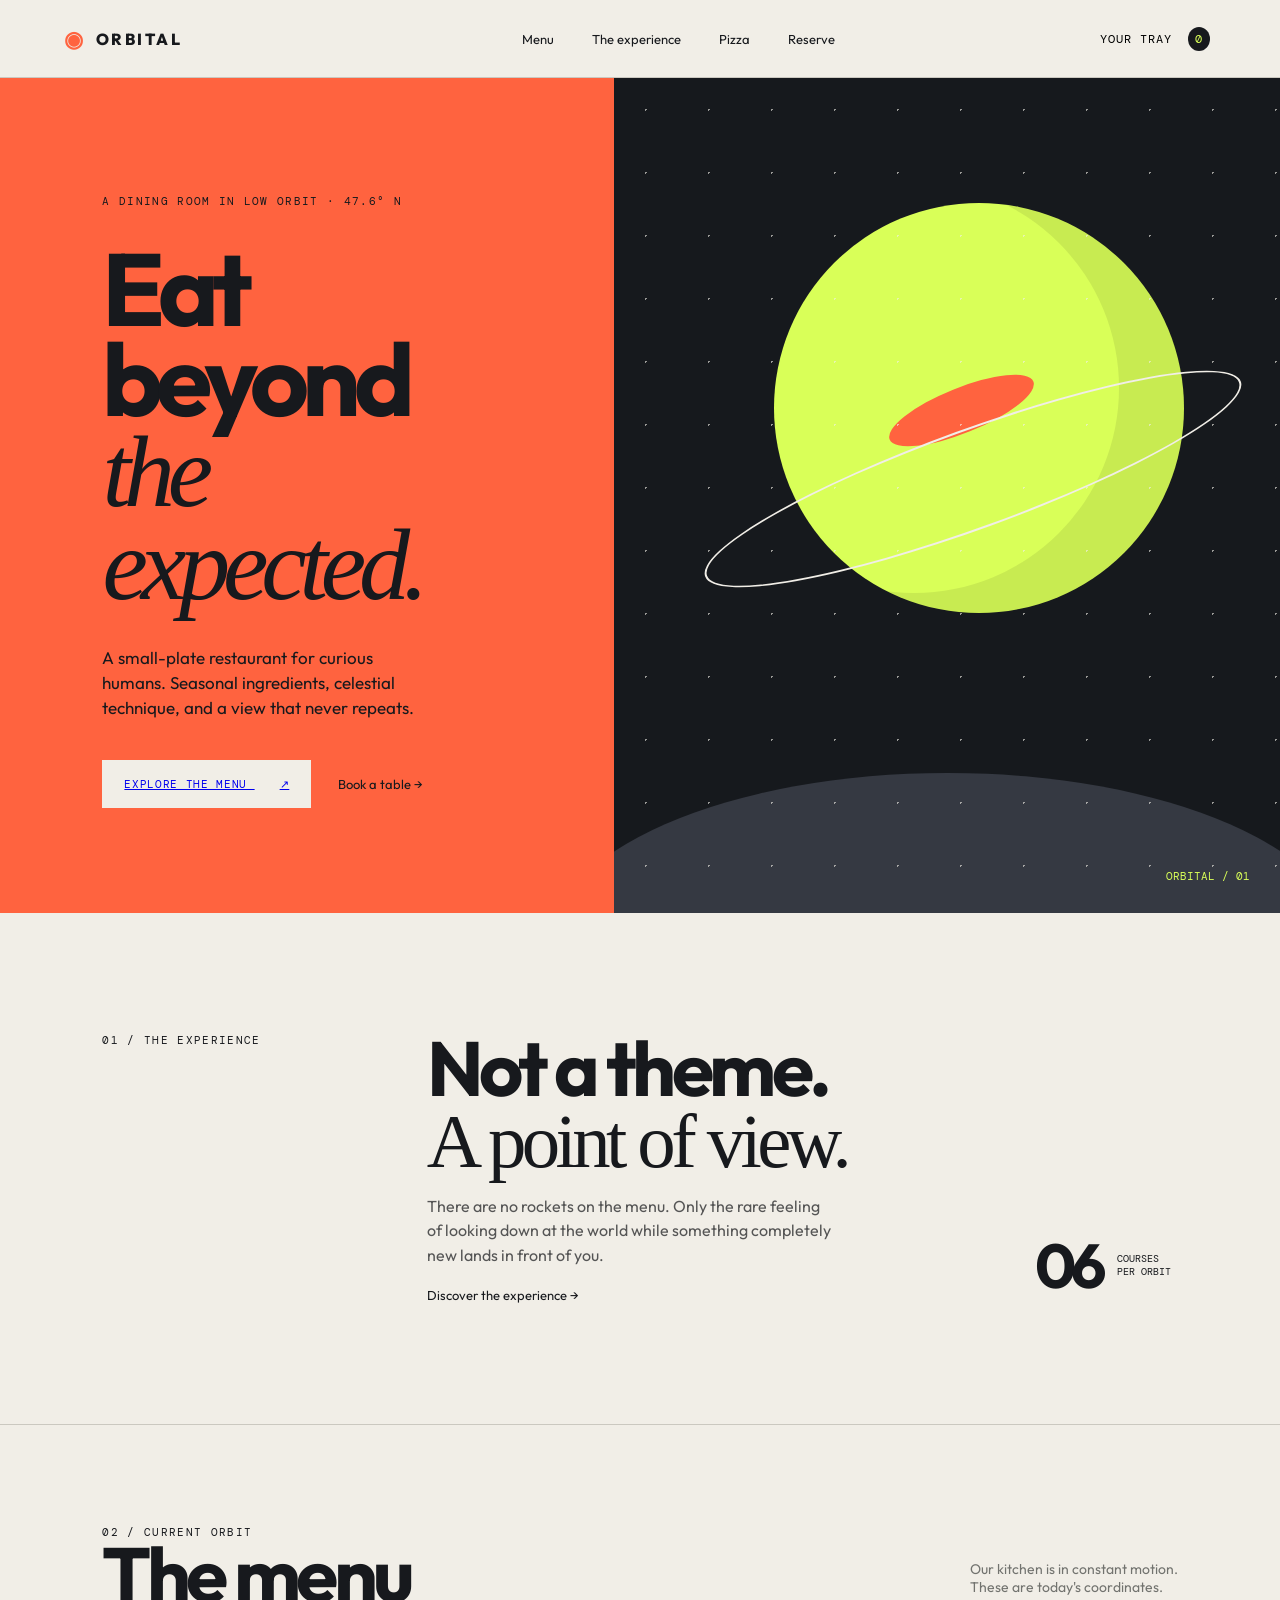
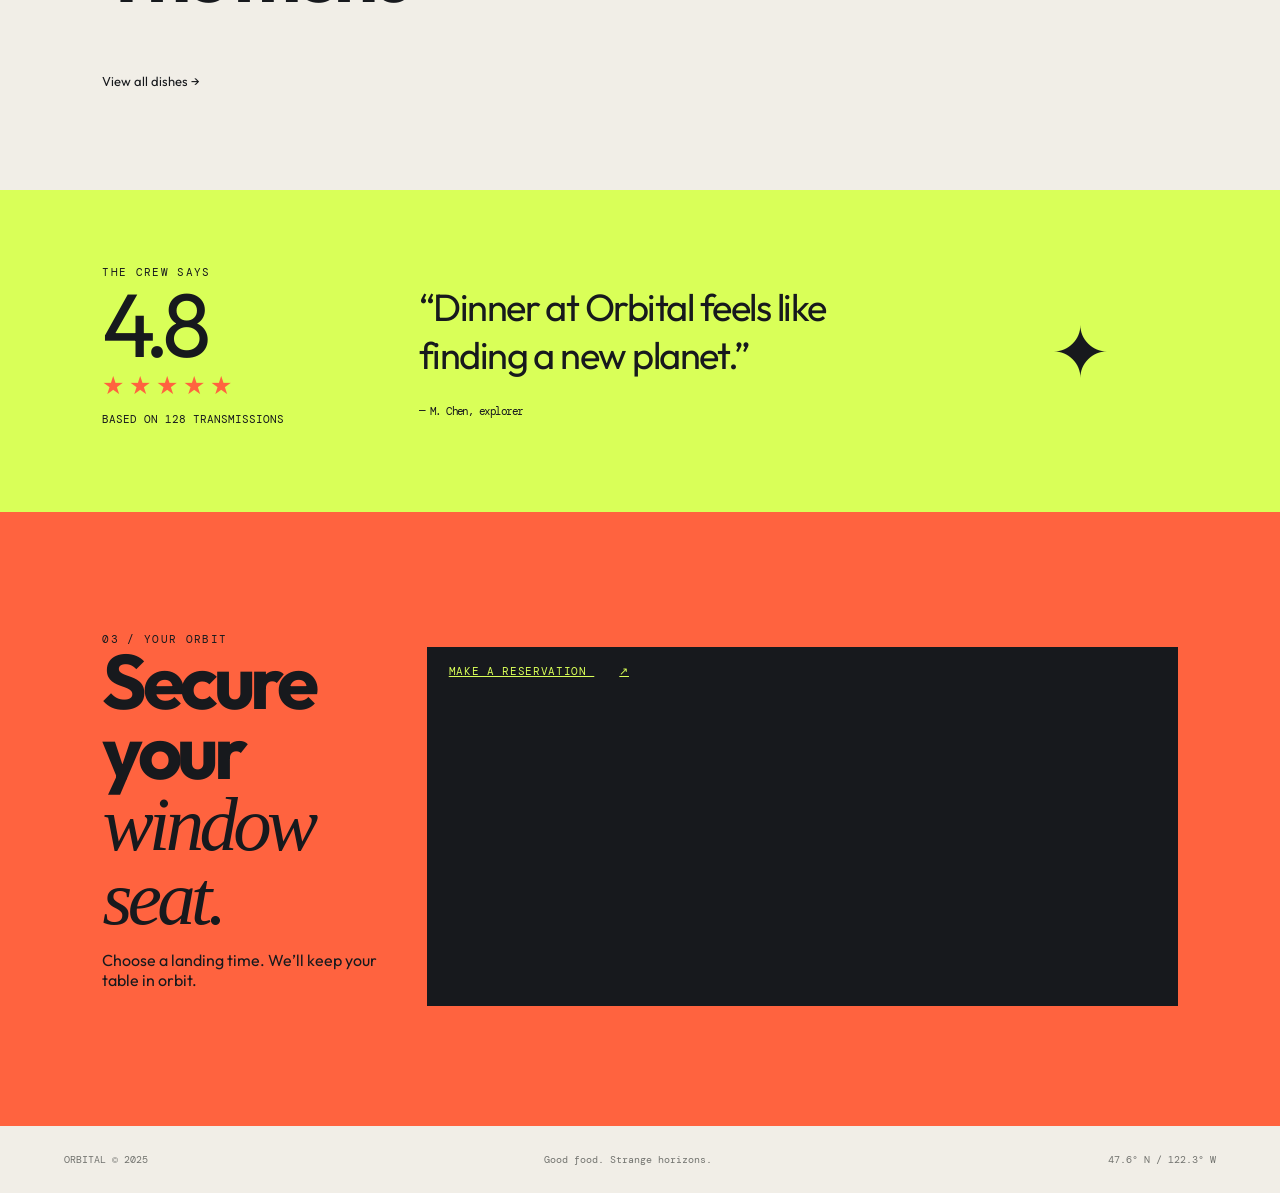
==== index.html @ 5341e2a1 "my ai plan" ====
<!doctype html>
<html lang="en">
<head>
  <meta charset="UTF-8" />
  <meta name="viewport" content="width=device-width, initial-scale=1.0" />
  <title>ORBITAL — dining beyond the atmosphere</title>
  <link rel="preconnect" href="https://fonts.googleapis.com">
  <link rel="preconnect" href="https://fonts.gstatic.com" crossorigin>
  <link href="https://fonts.googleapis.com/css2?family=DM+Mono:wght@400;500&family=Outfit:wght@400;500;600;700;800&display=swap" rel="stylesheet">
  <link rel="stylesheet" href="styles.css" />
</head>
<body>
  <header class="site-header">
    <a class="brand" href="#home"><span class="brand-orbit">◉</span><span>ORBITAL</span></a>
    <nav><a href="menu.html">Menu</a><a href="experience.html">The experience</a><a href="pizza.html">Pizza</a><a href="reservation.html">Reserve</a></nav>
    <button class="cart-trigger" id="cartTrigger">Your tray <span id="cartCount">0</span></button>
  </header>

  <main>
    <section class="hero" id="home">
      <div class="hero-copy">
        <p class="eyebrow">A dining room in low orbit · 47.6° N</p>
        <h1>Eat beyond<br><em>the expected.</em></h1>
        <p class="hero-text">A small-plate restaurant for curious humans. Seasonal ingredients, celestial technique, and a view that never repeats.</p>
        <div class="hero-actions"><a class="button button-light" href="menu.html">Explore the menu <span>↗</span></a><a class="text-link" href="reservation.html">Book a table <span>→</span></a></div>
      </div>
      <div class="hero-art" aria-label="Illustration of a planet over the horizon"><div class="planet"></div><div class="planet-ring"></div><div class="horizon"></div><div class="stars"></div><span class="art-label">ORBITAL / 01</span></div>
    </section>

    <section class="manifesto" id="experience"><div class="section-kicker">01 / THE EXPERIENCE</div><div><h2>Not a theme.<br><span>A point of view.</span></h2><p>There are no rockets on the menu. Only the rare feeling of looking down at the world while something completely new lands in front of you.</p><a class="text-link" href="experience.html">Discover the experience →</a></div><div class="manifesto-stat"><strong>06</strong><span>courses<br>per orbit</span></div></section>

    <section class="menu-section" id="menu"><div class="section-heading"><div><div class="section-kicker">02 / CURRENT ORBIT</div><h2>The menu</h2></div><p>Our kitchen is in constant motion.<br>These are today's coordinates.</p></div><a class="text-link" href="menu.html">View all dishes →</a></section>

    <section class="rating-strip"><div><div class="section-kicker">THE CREW SAYS</div><div class="rating-number" id="averageRating">4.8</div><div class="rating-stars" id="homeStars">★★★★★</div><p id="ratingCount">Based on 128 transmissions</p></div><blockquote>“Dinner at Orbital feels like<br>finding a new planet.”<cite>— M. Chen, explorer</cite></blockquote><div class="rating-mark">✦</div></section>

    <section class="reserve" id="reserve"><div><div class="section-kicker">03 / YOUR ORBIT</div><h2>Secure your<br><em>window seat.</em></h2><p>Choose a landing time. We’ll keep your table in orbit.</p></div><a class="button button-dark" href="reservation.html">Make a reservation <span>↗</span></a></section>
  </main>

  <aside class="tray" id="tray"><div class="tray-head"><div><div class="section-kicker">YOUR TRAY</div><h2>Ready for launch?</h2></div><button id="closeTray" class="close">×</button></div><div id="cartItems" class="cart-items"></div><div class="cart-summary"><div><span>Subtotal</span><strong id="subtotal">0 GC</strong></div><div id="discountRow" class="discount-row"><span>Orbit discount (10%)</span><strong id="discount">− 0 GC</strong></div><div class="freebie"><span>✦</span><p><strong>Free dessert unlocked</strong><br><small>On orders over 100 GC</small></p><b id="freebieStatus">LOCKED</b></div><div class="total"><span>Total</span><strong id="total">0 GC</strong></div><button class="button button-dark checkout" id="checkout">Send to the kitchen ↗</button></div></aside><div class="overlay" id="overlay"></div>
  <div class="modal" id="ratingModal"><button class="close" id="closeRating">×</button><div class="section-kicker">LEAVE A TRANSMISSION</div><h3>How was your orbit?</h3><div class="rating-picker" id="ratingPicker"><button data-rating="1">★</button><button data-rating="2">★</button><button data-rating="3">★</button><button data-rating="4">★</button><button data-rating="5">★</button></div><p>Tap a dish's stars to rate it</p></div>
  <footer><span>ORBITAL © 2025</span><span>Good food. Strange horizons.</span><span>47.6° N / 122.3° W</span></footer>
  <script src="menu.js"></script><script src="app.js"></script>
</body></html>
---- styles.css ----
:root{--ink:#17191d;--paper:#f1eee7;--acid:#d9ff58;--orange:#ff633f;--muted:#72736f;--line:#cbc8c0}*{box-sizing:border-box}html{scroll-behavior:smooth}body{margin:0;background:var(--paper);color:var(--ink);font-family:Outfit, sans-serif}button,input,select{font:inherit}button{cursor:pointer;border:0}.site-header{height:78px;border-bottom:1px solid var(--line);display:flex;align-items:center;justify-content:space-between;padding:0 5vw;background:var(--paper);position:sticky;top:0;z-index:5}.brand{font-weight:800;letter-spacing:.16em;text-decoration:none;color:var(--ink);display:flex;gap:10px;align-items:center}.brand-orbit{font-size:22px;color:var(--orange)}nav{display:flex;gap:38px;margin-left:80px}nav a,.text-link{color:var(--ink);text-decoration:none;font-size:13px}.cart-trigger{background:none;text-transform:uppercase;font:12px 'DM Mono';letter-spacing:.08em}.cart-trigger span{background:var(--ink);color:var(--acid);border-radius:50%;padding:4px 7px;margin-left:8px}.hero{min-height:635px;display:grid;grid-template-columns:48% 52%;background:var(--orange)}.hero-copy{padding:105px 8vw}.eyebrow,.section-kicker{font:11px 'DM Mono';letter-spacing:.12em;text-transform:uppercase}.hero h1{font-size:clamp(60px,8vw,125px);line-height:.88;letter-spacing:-.07em;margin:36px 0}.hero h1 em,h2 em{font-family:Georgia,serif;font-weight:400}.hero-text{font-size:17px;line-height:1.45;max-width:330px}.hero-actions{display:flex;gap:27px;align-items:center;margin-top:40px}.button{padding:17px 22px;text-transform:uppercase;font:11px 'DM Mono';letter-spacing:.06em}.button span{margin-left:25px}.button-light{background:var(--paper)}.button-dark{background:var(--ink);color:var(--acid)}.hero-art{position:relative;overflow:hidden;background:#16191d}.planet{position:absolute;width:410px;height:410px;border-radius:50%;background:var(--acid);left:24%;top:15%;box-shadow:inset -65px -20px 0 rgba(0,0,0,.08)}.planet:after{content:'';position:absolute;width:155px;height:45px;background:var(--orange);border-radius:50%;top:185px;left:110px;transform:rotate(-22deg)}.planet-ring{position:absolute;width:570px;height:100px;border:2px solid var(--paper);border-radius:50%;left:11%;top:42%;transform:rotate(-20deg)}.horizon{position:absolute;bottom:-210px;left:-10%;width:120%;height:350px;border-radius:50% 50% 0 0;background:#353942}.art-label{position:absolute;right:30px;bottom:30px;color:var(--acid);font:11px 'DM Mono'}.stars{position:absolute;inset:0;background-image:radial-gradient(var(--paper) 1px,transparent 1px);background-size:63px 63px;opacity:.6}.manifesto,.reserve{display:grid;grid-template-columns:1fr 2fr .5fr;gap:40px;padding:120px 8vw;border-bottom:1px solid var(--line)}h2{font-size:clamp(42px,6vw,82px);line-height:.92;letter-spacing:-.06em;margin:0}h2 span{font-family:Georgia,serif;font-weight:400}.manifesto p{max-width:410px;line-height:1.55;color:#555}.manifesto-stat{align-self:end;display:flex;gap:14px;align-items:center}.manifesto-stat strong{font-size:62px;letter-spacing:-.08em}.manifesto-stat span{font:10px 'DM Mono';text-transform:uppercase}.menu-section{padding:100px 8vw}.section-heading{display:flex;justify-content:space-between;align-items:end;margin-bottom:60px}.section-heading p{color:var(--muted);font-size:14px}.menu-grid{display:grid;grid-template-columns:repeat(2,1fr);gap:0 60px}.dish{border-top:1px solid var(--ink);padding:24px 0 27px;position:relative}.dish-top{display:flex;justify-content:space-between}.dish h3{font-size:25px;margin:0 0 8px;letter-spacing:-.04em}.dish p{margin:0;color:var(--muted);font-size:14px}.dish-price{font:15px 'DM Mono'}.dish-tag{font:10px 'DM Mono';text-transform:uppercase;color:var(--orange);margin-top:12px;display:block}.dish-actions{display:flex;justify-content:space-between;align-items:end;margin-top:16px}.add{background:var(--ink);color:var(--acid);padding:8px 12px;font-size:12px}.stars{color:#aaa;letter-spacing:2px}.stars button{background:none;color:inherit;font-size:14px;padding:0}.stars button.active{color:var(--orange)}.rating-strip{background:var(--acid);padding:75px 8vw;display:grid;grid-template-columns:1fr 2fr .4fr;align-items:center}.rating-number{font-size:90px;letter-spacing:-.09em;line-height:1}.rating-stars{color:var(--orange);font-size:25px;letter-spacing:5px}.rating-strip p{font:11px 'DM Mono';text-transform:uppercase}.rating-strip blockquote{font-size:38px;letter-spacing:-.04em;margin:0}.rating-strip cite{font:11px 'DM Mono';display:block;margin-top:25px;font-style:normal}.rating-mark{font-size:70px}.reserve{background:var(--orange);border:0}.reserve p{max-width:330px}.reserve form{display:grid;grid-template-columns:1fr 1fr;gap:23px;align-self:center}.reserve label{font:11px 'DM Mono';text-transform:uppercase}.reserve input,.reserve select{display:block;background:none;border:0;border-bottom:1px solid var(--ink);width:100%;padding:12px 0;outline:none}.reserve .button{margin-top:15px;grid-column:span 2}.form-message{grid-column:span 2;margin:0;font:11px 'DM Mono';min-height:16px}.form-message.success{color:var(--ink)}footer{padding:27px 5vw;display:flex;justify-content:space-between;font:10px 'DM Mono';color:var(--muted)}.tray{position:fixed;z-index:10;right:-480px;top:0;width:min(480px,100%);height:100%;background:var(--paper);padding:38px;transition:right .3s;display:flex;flex-direction:column}.tray.open{right:0}.tray-head{display:flex;justify-content:space-between}.tray h2{font-size:38px;margin-top:15px}.close{font-size:28px;background:none}.cart-items{overflow:auto;margin-top:40px;flex:1}.cart-line{display:flex;justify-content:space-between;border-top:1px solid var(--line);padding:17px 0}.cart-line h4{margin:0 0 7px;font-size:17px}.qty button{background:none;font-size:18px;margin:0 5px}.cart-summary>div{display:flex;justify-content:space-between;margin:12px 0;font:13px 'DM Mono'}.discount-row{color:var(--orange)}.freebie{background:var(--acid);padding:14px!important;align-items:center}.freebie p{margin:0!important;font:13px Outfit!important;flex:1}.freebie b{font:9px 'DM Mono'}.total{border-top:1px solid var(--ink);padding-top:17px;font-size:18px!important}.checkout{width:100%;margin-top:15px}.overlay{display:none;position:fixed;inset:0;background:#0008;z-index:9}.overlay.show{display:block}.modal{display:none;position:fixed;z-index:20;left:50%;top:50%;transform:translate(-50%,-50%);background:var(--paper);padding:45px;width:350px;text-align:center}.modal.show{display:block}.modal h3{font-size:30px;margin:20px 0}.rating-picker button{background:none;color:#bbb;font-size:35px}.rating-picker button:hover,.rating-picker button.selected{color:var(--orange)}
@media(max-width:720px){nav{display:none}.hero{grid-template-columns:1fr}.hero-copy{padding:70px 8vw}.hero-art{height:360px}.manifesto,.reserve{display:block;padding:75px 8vw}.manifesto h2,.reserve h2{margin:35px 0}.manifesto-stat{margin-top:40px}.menu-section{padding:70px 8vw}.section-heading{display:block}.section-heading p{margin-top:25px}.menu-grid{grid-template-columns:1fr}.rating-strip{display:block;padding:60px 8vw}.rating-strip blockquote{font-size:30px;margin-top:50px}.rating-mark{display:none}footer{gap:15px;flex-wrap:wrap}.tray{padding:28px}.reserve form{margin-top:45px}}
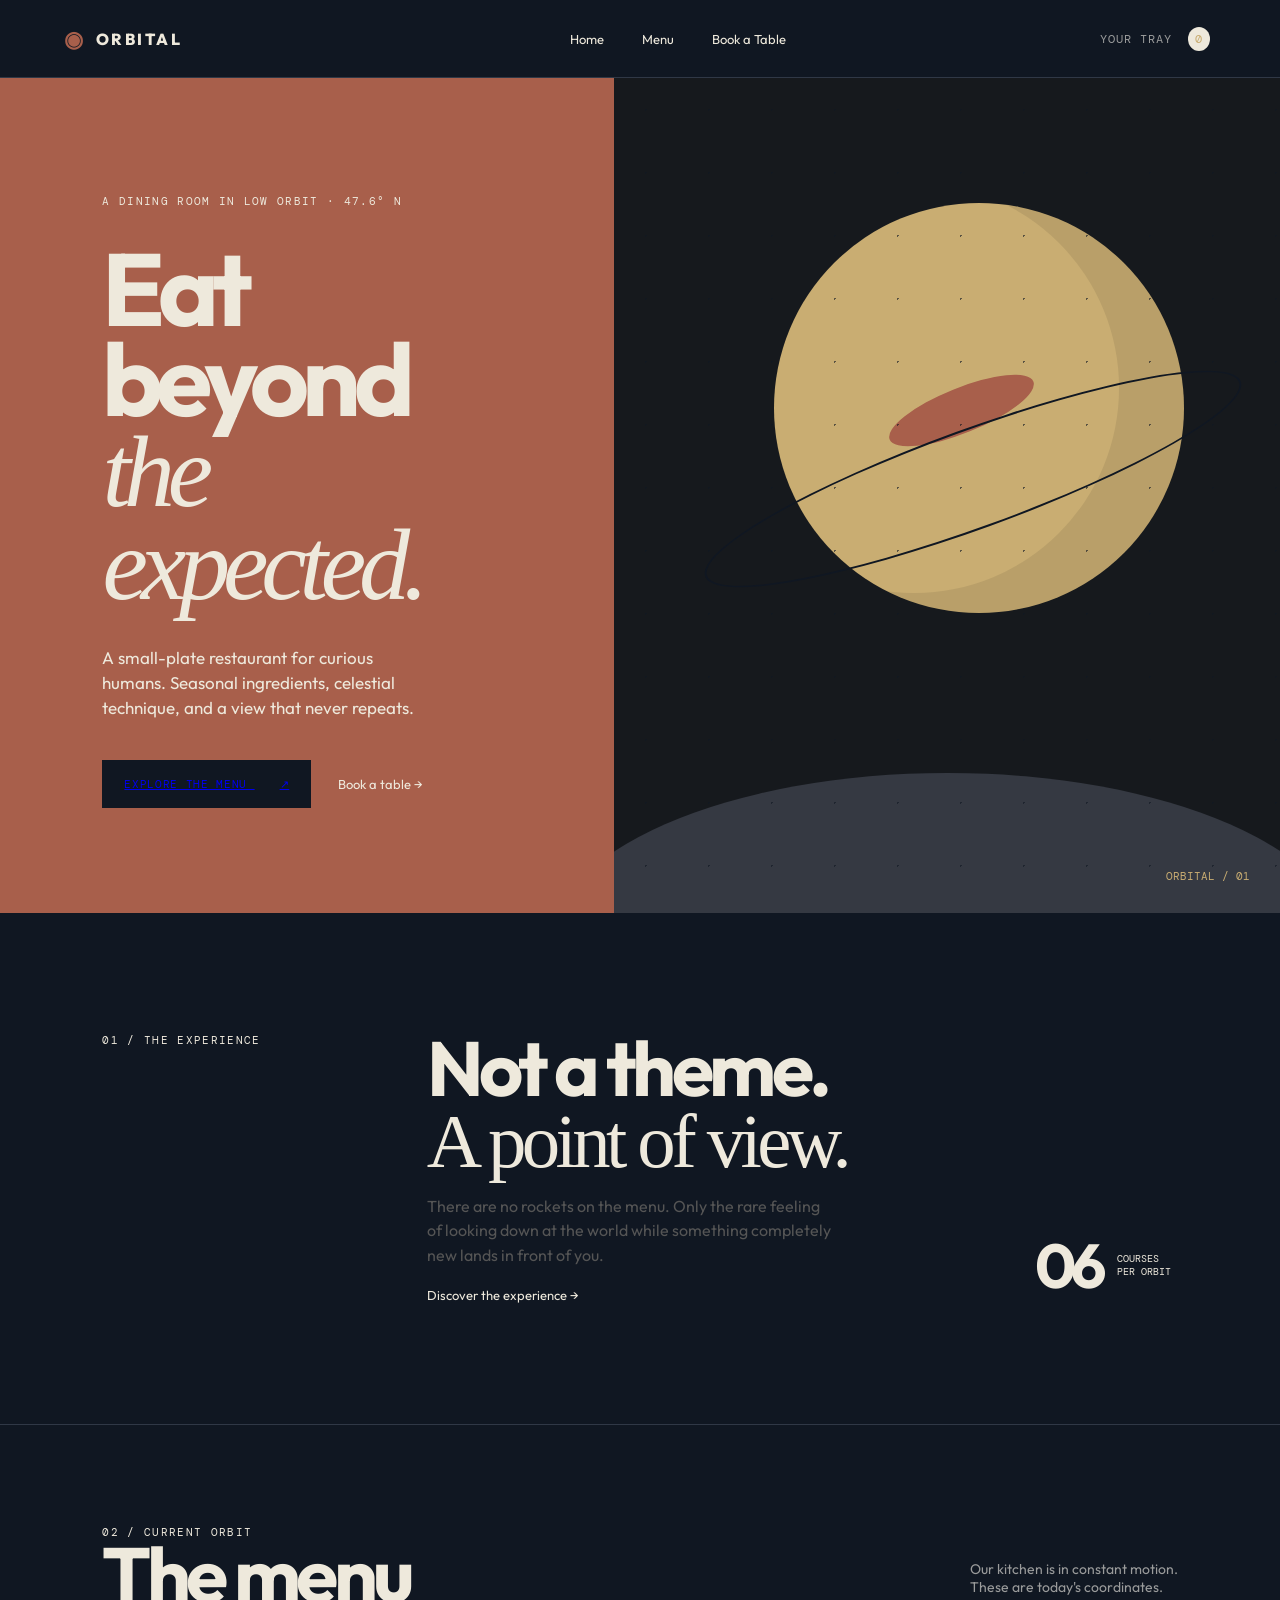
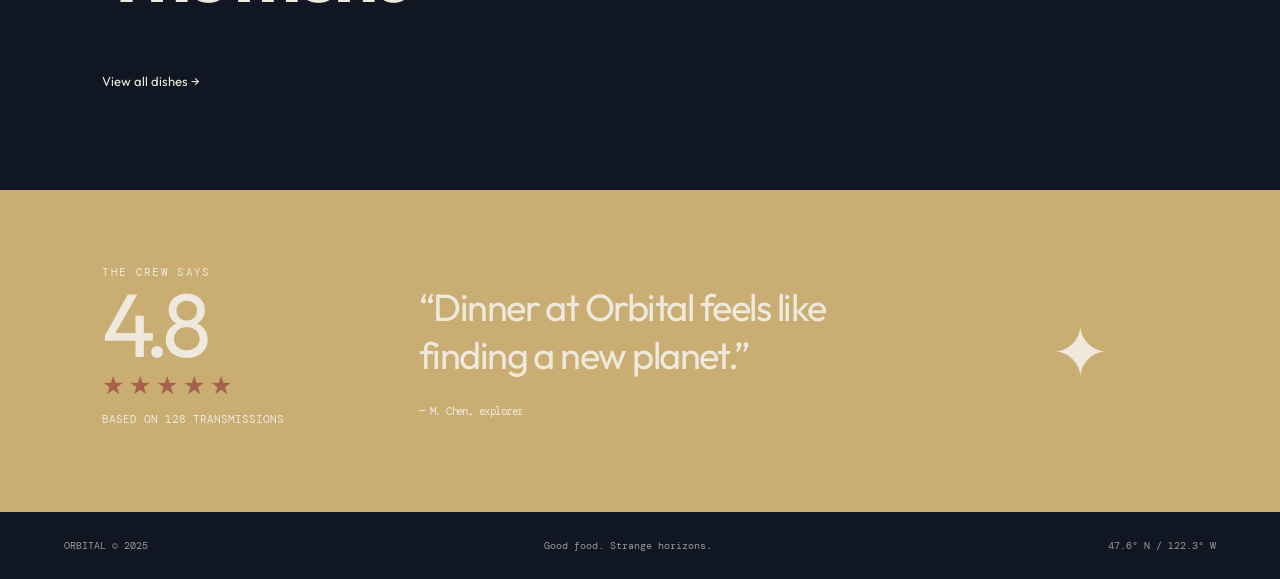
==== commit d7d3e128: "the second version" ====
--- a/index.html
+++ b/index.html
@@ -12,7 +12,7 @@
 <body>
   <header class="site-header">
     <a class="brand" href="#home"><span class="brand-orbit">◉</span><span>ORBITAL</span></a>
-    <nav><a href="menu.html">Menu</a><a href="experience.html">The experience</a><a href="pizza.html">Pizza</a><a href="reservation.html">Reserve</a></nav>
+    <nav><a href="index.html">Home</a><a href="menu.html">Menu</a><a href="reservation.html">Book a Table</a></nav>
     <button class="cart-trigger" id="cartTrigger">Your tray <span id="cartCount">0</span></button>
   </header>
 
@@ -33,7 +33,6 @@
 
     <section class="rating-strip"><div><div class="section-kicker">THE CREW SAYS</div><div class="rating-number" id="averageRating">4.8</div><div class="rating-stars" id="homeStars">★★★★★</div><p id="ratingCount">Based on 128 transmissions</p></div><blockquote>“Dinner at Orbital feels like<br>finding a new planet.”<cite>— M. Chen, explorer</cite></blockquote><div class="rating-mark">✦</div></section>
 
-    <section class="reserve" id="reserve"><div><div class="section-kicker">03 / YOUR ORBIT</div><h2>Secure your<br><em>window seat.</em></h2><p>Choose a landing time. We’ll keep your table in orbit.</p></div><a class="button button-dark" href="reservation.html">Make a reservation <span>↗</span></a></section>
   </main>
 
   <aside class="tray" id="tray"><div class="tray-head"><div><div class="section-kicker">YOUR TRAY</div><h2>Ready for launch?</h2></div><button id="closeTray" class="close">×</button></div><div id="cartItems" class="cart-items"></div><div class="cart-summary"><div><span>Subtotal</span><strong id="subtotal">0 GC</strong></div><div id="discountRow" class="discount-row"><span>Orbit discount (10%)</span><strong id="discount">− 0 GC</strong></div><div class="freebie"><span>✦</span><p><strong>Free dessert unlocked</strong><br><small>On orders over 100 GC</small></p><b id="freebieStatus">LOCKED</b></div><div class="total"><span>Total</span><strong id="total">0 GC</strong></div><button class="button button-dark checkout" id="checkout">Send to the kitchen ↗</button></div></aside><div class="overlay" id="overlay"></div>
--- a/styles.css
+++ b/styles.css
@@ -1,2 +1,6 @@
 :root{--ink:#17191d;--paper:#f1eee7;--acid:#d9ff58;--orange:#ff633f;--muted:#72736f;--line:#cbc8c0}*{box-sizing:border-box}html{scroll-behavior:smooth}body{margin:0;background:var(--paper);color:var(--ink);font-family:Outfit, sans-serif}button,input,select{font:inherit}button{cursor:pointer;border:0}.site-header{height:78px;border-bottom:1px solid var(--line);display:flex;align-items:center;justify-content:space-between;padding:0 5vw;background:var(--paper);position:sticky;top:0;z-index:5}.brand{font-weight:800;letter-spacing:.16em;text-decoration:none;color:var(--ink);display:flex;gap:10px;align-items:center}.brand-orbit{font-size:22px;color:var(--orange)}nav{display:flex;gap:38px;margin-left:80px}nav a,.text-link{color:var(--ink);text-decoration:none;font-size:13px}.cart-trigger{background:none;text-transform:uppercase;font:12px 'DM Mono';letter-spacing:.08em}.cart-trigger span{background:var(--ink);color:var(--acid);border-radius:50%;padding:4px 7px;margin-left:8px}.hero{min-height:635px;display:grid;grid-template-columns:48% 52%;background:var(--orange)}.hero-copy{padding:105px 8vw}.eyebrow,.section-kicker{font:11px 'DM Mono';letter-spacing:.12em;text-transform:uppercase}.hero h1{font-size:clamp(60px,8vw,125px);line-height:.88;letter-spacing:-.07em;margin:36px 0}.hero h1 em,h2 em{font-family:Georgia,serif;font-weight:400}.hero-text{font-size:17px;line-height:1.45;max-width:330px}.hero-actions{display:flex;gap:27px;align-items:center;margin-top:40px}.button{padding:17px 22px;text-transform:uppercase;font:11px 'DM Mono';letter-spacing:.06em}.button span{margin-left:25px}.button-light{background:var(--paper)}.button-dark{background:var(--ink);color:var(--acid)}.hero-art{position:relative;overflow:hidden;background:#16191d}.planet{position:absolute;width:410px;height:410px;border-radius:50%;background:var(--acid);left:24%;top:15%;box-shadow:inset -65px -20px 0 rgba(0,0,0,.08)}.planet:after{content:'';position:absolute;width:155px;height:45px;background:var(--orange);border-radius:50%;top:185px;left:110px;transform:rotate(-22deg)}.planet-ring{position:absolute;width:570px;height:100px;border:2px solid var(--paper);border-radius:50%;left:11%;top:42%;transform:rotate(-20deg)}.horizon{position:absolute;bottom:-210px;left:-10%;width:120%;height:350px;border-radius:50% 50% 0 0;background:#353942}.art-label{position:absolute;right:30px;bottom:30px;color:var(--acid);font:11px 'DM Mono'}.stars{position:absolute;inset:0;background-image:radial-gradient(var(--paper) 1px,transparent 1px);background-size:63px 63px;opacity:.6}.manifesto,.reserve{display:grid;grid-template-columns:1fr 2fr .5fr;gap:40px;padding:120px 8vw;border-bottom:1px solid var(--line)}h2{font-size:clamp(42px,6vw,82px);line-height:.92;letter-spacing:-.06em;margin:0}h2 span{font-family:Georgia,serif;font-weight:400}.manifesto p{max-width:410px;line-height:1.55;color:#555}.manifesto-stat{align-self:end;display:flex;gap:14px;align-items:center}.manifesto-stat strong{font-size:62px;letter-spacing:-.08em}.manifesto-stat span{font:10px 'DM Mono';text-transform:uppercase}.menu-section{padding:100px 8vw}.section-heading{display:flex;justify-content:space-between;align-items:end;margin-bottom:60px}.section-heading p{color:var(--muted);font-size:14px}.menu-grid{display:grid;grid-template-columns:repeat(2,1fr);gap:0 60px}.dish{border-top:1px solid var(--ink);padding:24px 0 27px;position:relative}.dish-top{display:flex;justify-content:space-between}.dish h3{font-size:25px;margin:0 0 8px;letter-spacing:-.04em}.dish p{margin:0;color:var(--muted);font-size:14px}.dish-price{font:15px 'DM Mono'}.dish-tag{font:10px 'DM Mono';text-transform:uppercase;color:var(--orange);margin-top:12px;display:block}.dish-actions{display:flex;justify-content:space-between;align-items:end;margin-top:16px}.add{background:var(--ink);color:var(--acid);padding:8px 12px;font-size:12px}.stars{color:#aaa;letter-spacing:2px}.stars button{background:none;color:inherit;font-size:14px;padding:0}.stars button.active{color:var(--orange)}.rating-strip{background:var(--acid);padding:75px 8vw;display:grid;grid-template-columns:1fr 2fr .4fr;align-items:center}.rating-number{font-size:90px;letter-spacing:-.09em;line-height:1}.rating-stars{color:var(--orange);font-size:25px;letter-spacing:5px}.rating-strip p{font:11px 'DM Mono';text-transform:uppercase}.rating-strip blockquote{font-size:38px;letter-spacing:-.04em;margin:0}.rating-strip cite{font:11px 'DM Mono';display:block;margin-top:25px;font-style:normal}.rating-mark{font-size:70px}.reserve{background:var(--orange);border:0}.reserve p{max-width:330px}.reserve form{display:grid;grid-template-columns:1fr 1fr;gap:23px;align-self:center}.reserve label{font:11px 'DM Mono';text-transform:uppercase}.reserve input,.reserve select{display:block;background:none;border:0;border-bottom:1px solid var(--ink);width:100%;padding:12px 0;outline:none}.reserve .button{margin-top:15px;grid-column:span 2}.form-message{grid-column:span 2;margin:0;font:11px 'DM Mono';min-height:16px}.form-message.success{color:var(--ink)}footer{padding:27px 5vw;display:flex;justify-content:space-between;font:10px 'DM Mono';color:var(--muted)}.tray{position:fixed;z-index:10;right:-480px;top:0;width:min(480px,100%);height:100%;background:var(--paper);padding:38px;transition:right .3s;display:flex;flex-direction:column}.tray.open{right:0}.tray-head{display:flex;justify-content:space-between}.tray h2{font-size:38px;margin-top:15px}.close{font-size:28px;background:none}.cart-items{overflow:auto;margin-top:40px;flex:1}.cart-line{display:flex;justify-content:space-between;border-top:1px solid var(--line);padding:17px 0}.cart-line h4{margin:0 0 7px;font-size:17px}.qty button{background:none;font-size:18px;margin:0 5px}.cart-summary>div{display:flex;justify-content:space-between;margin:12px 0;font:13px 'DM Mono'}.discount-row{color:var(--orange)}.freebie{background:var(--acid);padding:14px!important;align-items:center}.freebie p{margin:0!important;font:13px Outfit!important;flex:1}.freebie b{font:9px 'DM Mono'}.total{border-top:1px solid var(--ink);padding-top:17px;font-size:18px!important}.checkout{width:100%;margin-top:15px}.overlay{display:none;position:fixed;inset:0;background:#0008;z-index:9}.overlay.show{display:block}.modal{display:none;position:fixed;z-index:20;left:50%;top:50%;transform:translate(-50%,-50%);background:var(--paper);padding:45px;width:350px;text-align:center}.modal.show{display:block}.modal h3{font-size:30px;margin:20px 0}.rating-picker button{background:none;color:#bbb;font-size:35px}.rating-picker button:hover,.rating-picker button.selected{color:var(--orange)}
 @media(max-width:720px){nav{display:none}.hero{grid-template-columns:1fr}.hero-copy{padding:70px 8vw}.hero-art{height:360px}.manifesto,.reserve{display:block;padding:75px 8vw}.manifesto h2,.reserve h2{margin:35px 0}.manifesto-stat{margin-top:40px}.menu-section{padding:70px 8vw}.section-heading{display:block}.section-heading p{margin-top:25px}.menu-grid{grid-template-columns:1fr}.rating-strip{display:block;padding:60px 8vw}.rating-strip blockquote{font-size:30px;margin-top:50px}.rating-mark{display:none}footer{gap:15px;flex-wrap:wrap}.tray{padding:28px}.reserve form{margin-top:45px}}
+
+/* Deep-space palette */
+:root{--ink:#eee9dc;--paper:#101722;--acid:#c9ad72;--orange:#a85f4b;--muted:#9a9b9b;--line:#303846}
+.cart-trigger{color:var(--muted)}
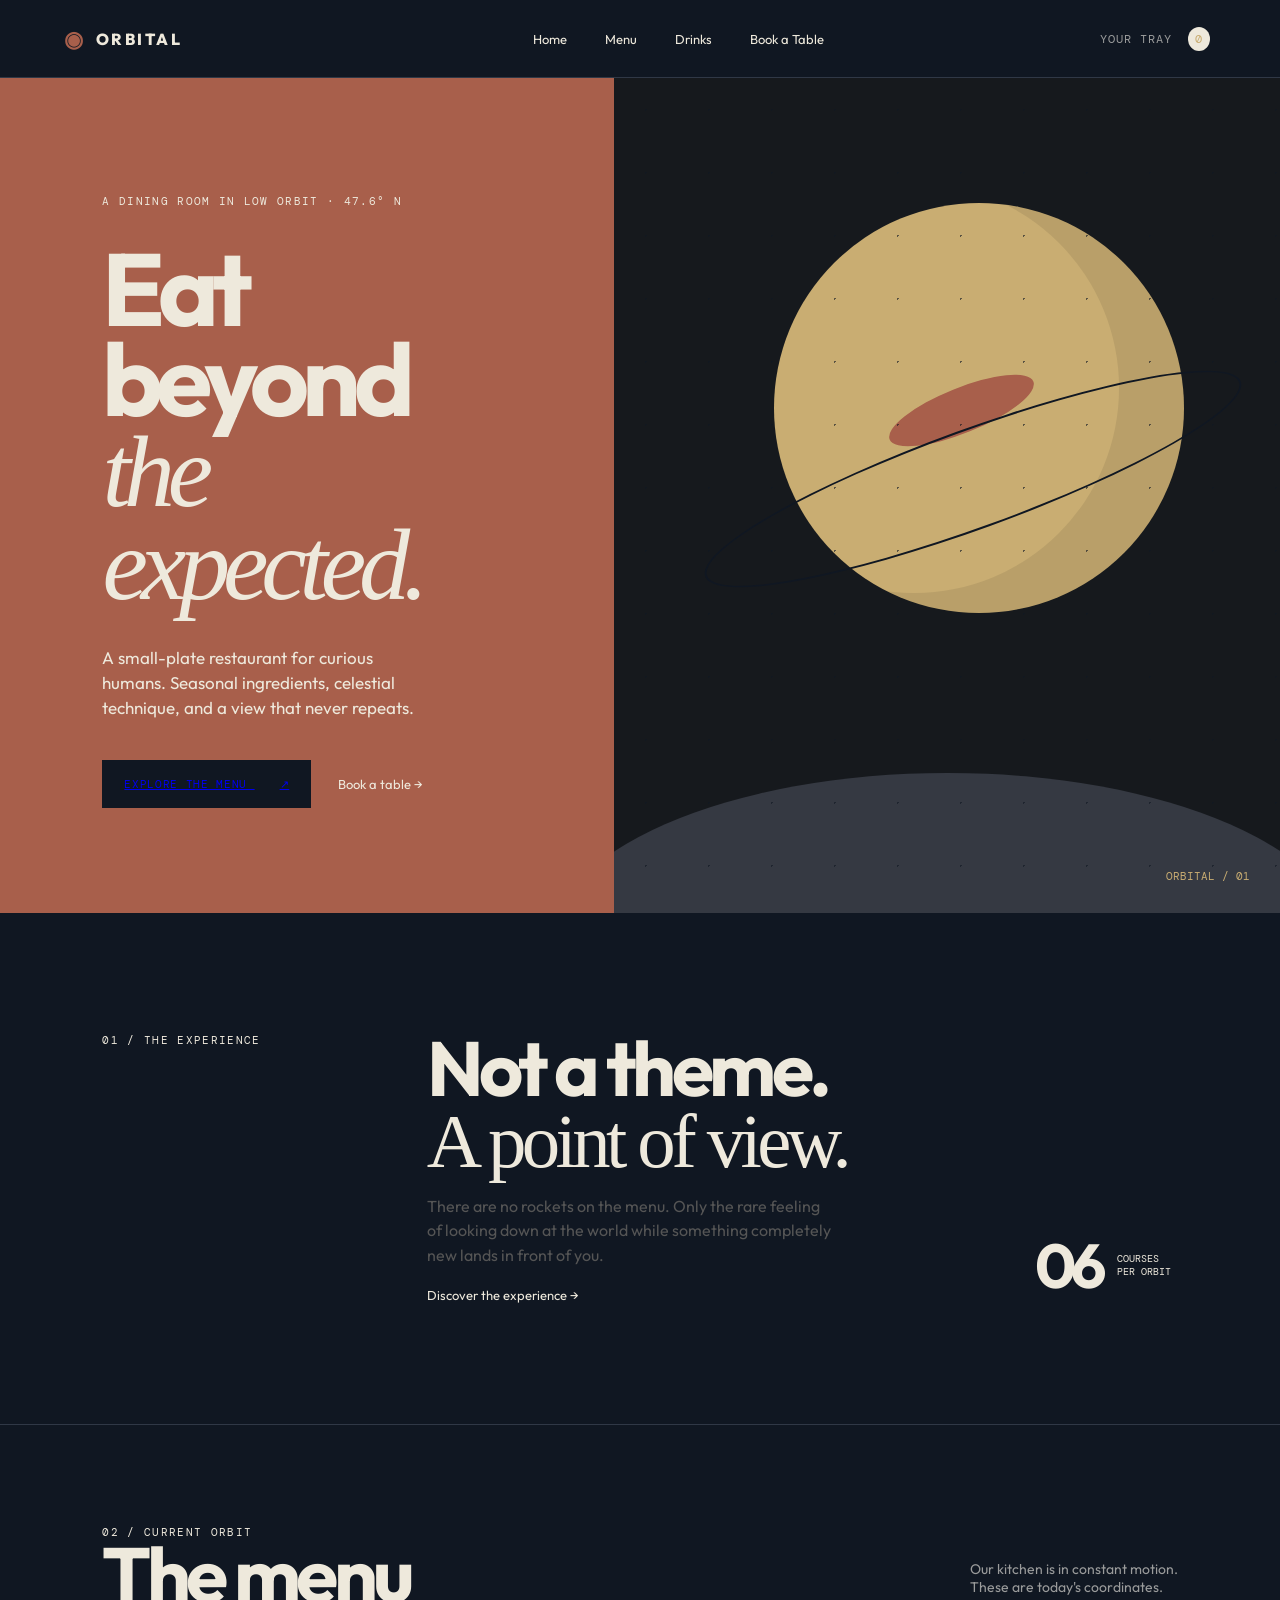
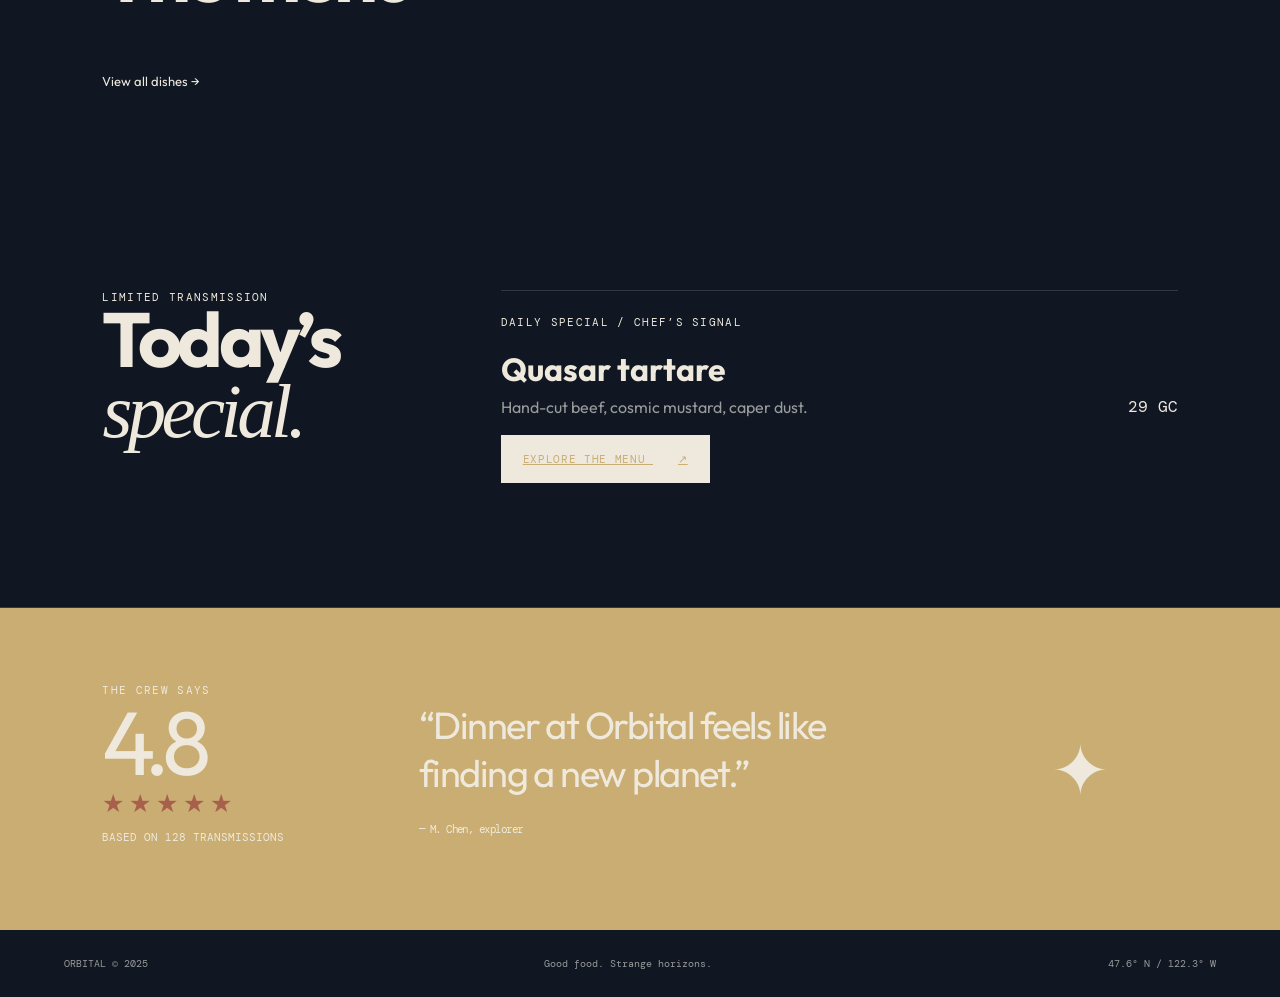
==== commit 684828ce: "eighth version" ====
--- a/index.html
+++ b/index.html
@@ -8,6 +8,7 @@
   <link rel="preconnect" href="https://fonts.gstatic.com" crossorigin>
   <link href="https://fonts.googleapis.com/css2?family=DM+Mono:wght@400;500&family=Outfit:wght@400;500;600;700;800&display=swap" rel="stylesheet">
   <link rel="stylesheet" href="styles.css" />
+<style>.daily-special{display:grid;grid-template-columns:1fr 2fr;gap:60px;padding:100px 8vw;border-bottom:1px solid var(--line)}.special-card{border-top:1px solid var(--line);padding:24px 0;display:grid;grid-template-columns:1fr auto;gap:18px;align-items:end}.special-card h3{font-size:32px;margin:20px 0 8px}.special-card p{color:var(--muted);margin:0}.special-card strong{font:16px "DM Mono"}.special-card .button{grid-column:span 2;justify-self:start}@media(max-width:720px){.daily-special{display:block;padding:75px 8vw}.special-card{margin-top:40px}}</style>
 </head>
 <body>
   <header class="site-header">
@@ -31,6 +32,8 @@
 
     <section class="menu-section" id="menu"><div class="section-heading"><div><div class="section-kicker">02 / CURRENT ORBIT</div><h2>The menu</h2></div><p>Our kitchen is in constant motion.<br>These are today's coordinates.</p></div><a class="text-link" href="menu.html">View all dishes →</a></section>
 
+    <section class="daily-special"><div><div class="section-kicker">LIMITED TRANSMISSION</div><h2>Today’s<br><em>special.</em></h2></div><article class="special-card"><div><div class="section-kicker">DAILY SPECIAL / CHEF’S SIGNAL</div><h3>Quasar tartare</h3><p>Hand-cut beef, cosmic mustard, caper dust.</p></div><strong>29 GC</strong><a class="button button-dark" href="menu.html">Explore the menu <span>↗</span></a></article></section>
+
     <section class="rating-strip"><div><div class="section-kicker">THE CREW SAYS</div><div class="rating-number" id="averageRating">4.8</div><div class="rating-stars" id="homeStars">★★★★★</div><p id="ratingCount">Based on 128 transmissions</p></div><blockquote>“Dinner at Orbital feels like<br>finding a new planet.”<cite>— M. Chen, explorer</cite></blockquote><div class="rating-mark">✦</div></section>
 
   </main>
